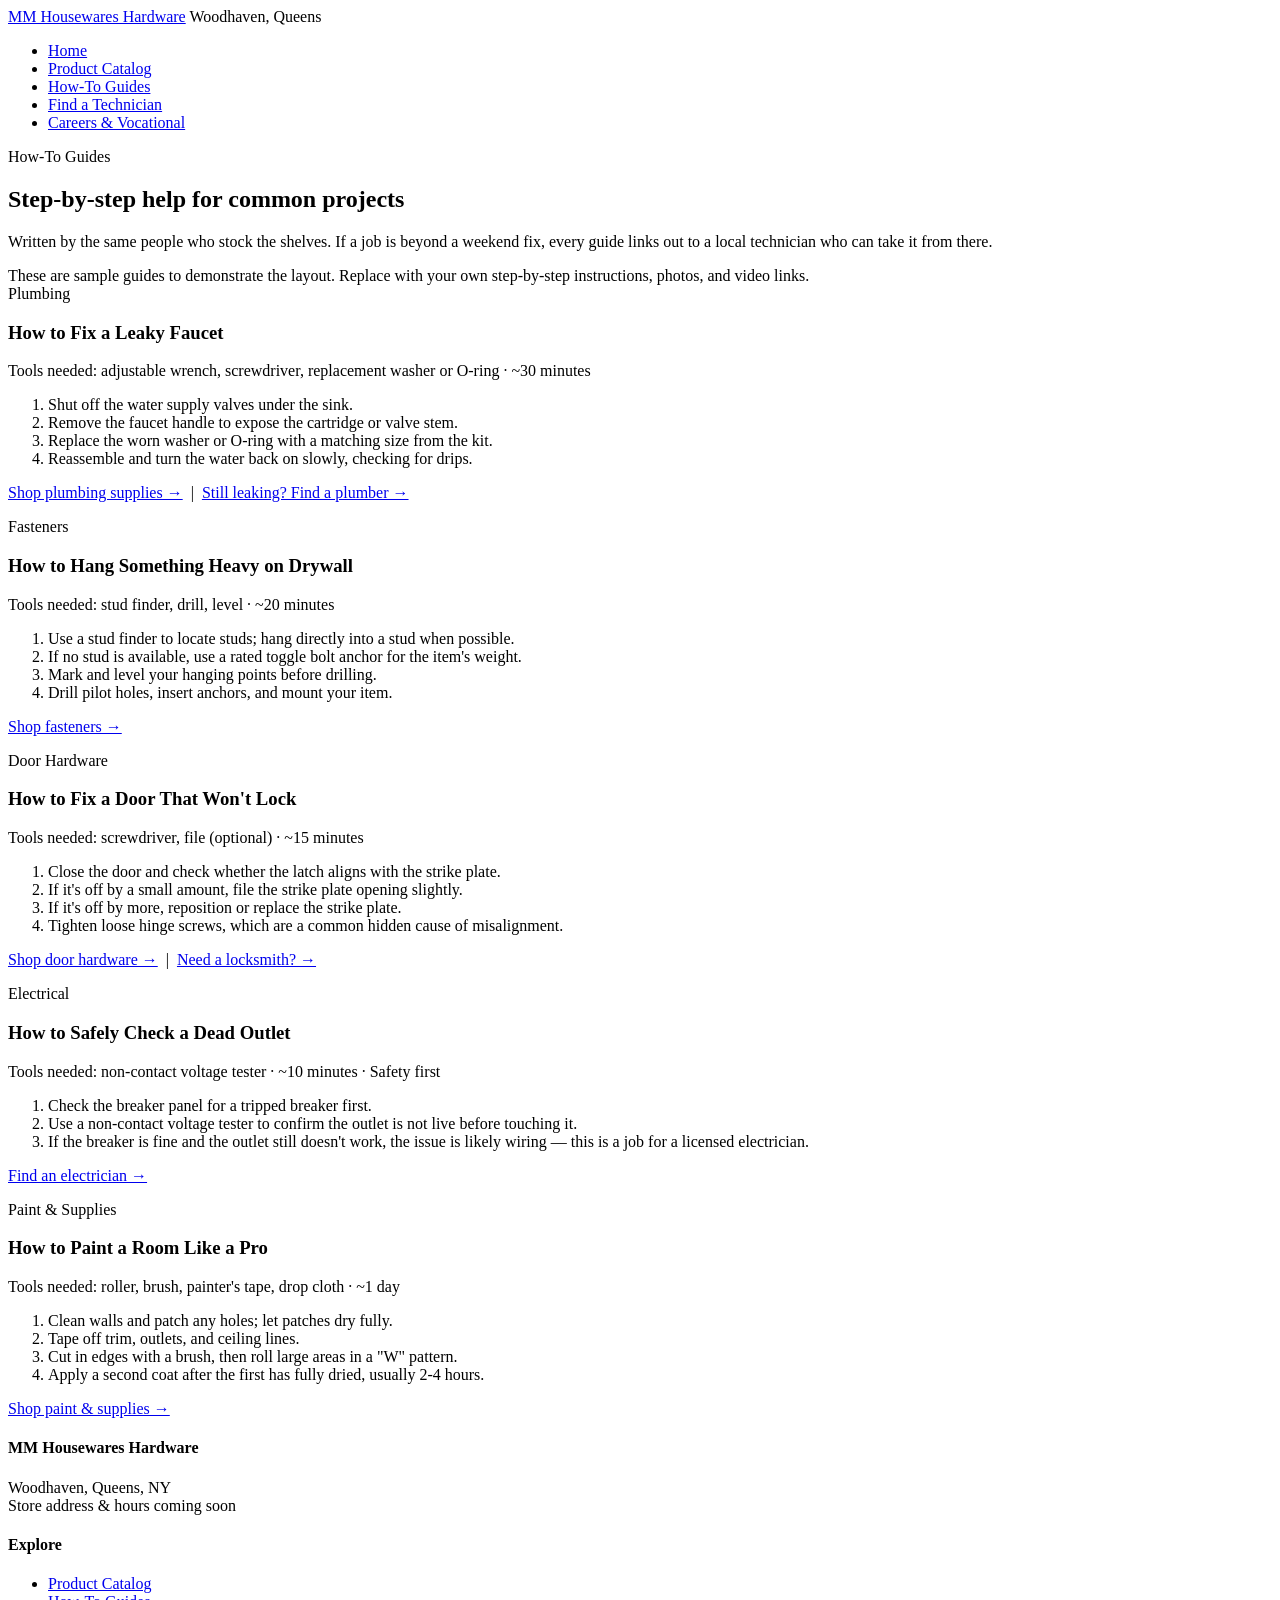
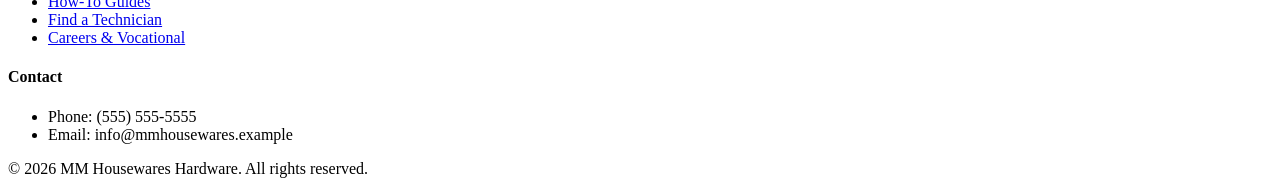
==== guides.html @ ff9e0b94 "Rename Guides to guides.html" ====
<!DOCTYPE html>
<html lang="en">
<head>
<meta charset="UTF-8">
<meta name="viewport" content="width=device-width, initial-scale=1.0">
<title>How-To Guides | MM Housewares Hardware</title>
<meta name="description" content="Step-by-step how-to guides from MM Housewares Hardware for common home repair projects.">
<link rel="stylesheet" href="css/style.css">
</head>
<body>

<header class="site-header">
  <div class="container">
    <div class="logo">
      <a href="index.html">MM Housewares Hardware</a>
      <span>Woodhaven, Queens</span>
    </div>
    <nav>
      <ul>
        <li><a href="index.html">Home</a></li>
        <li><a href="catalog.html">Product Catalog</a></li>
        <li><a href="guides.html" class="active">How-To Guides</a></li>
        <li><a href="technicians.html">Find a Technician</a></li>
        <li><a href="careers.html">Careers &amp; Vocational</a></li>
      </ul>
    </nav>
  </div>
</header>

<section class="hero">
  <div class="container">
    <span class="tagline">How-To Guides</span>
    <h1>Step-by-step help for common projects</h1>
    <p>Written by the same people who stock the shelves. If a job is beyond a weekend fix, every guide links out to a local technician who can take it from there.</p>
  </div>
</section>

<section class="section">
  <div class="container">
    <div class="placeholder-note">
      These are sample guides to demonstrate the layout. Replace with your own step-by-step instructions, photos, and video links.
    </div>

    <div class="directory-list">

      <div class="directory-item" id="faucet-leak" style="display:block;">
        <span class="tag">Plumbing</span>
        <h3>How to Fix a Leaky Faucet</h3>
        <p class="meta">Tools needed: adjustable wrench, screwdriver, replacement washer or O-ring &middot; ~30 minutes</p>
        <ol>
          <li>Shut off the water supply valves under the sink.</li>
          <li>Remove the faucet handle to expose the cartridge or valve stem.</li>
          <li>Replace the worn washer or O-ring with a matching size from the kit.</li>
          <li>Reassemble and turn the water back on slowly, checking for drips.</li>
        </ol>
        <p><a href="catalog.html">Shop plumbing supplies &rarr;</a> &nbsp;|&nbsp; <a href="technicians.html#plumbing">Still leaking? Find a plumber &rarr;</a></p>
      </div>

      <div class="directory-item" id="hanging-heavy" style="display:block;">
        <span class="tag">Fasteners</span>
        <h3>How to Hang Something Heavy on Drywall</h3>
        <p class="meta">Tools needed: stud finder, drill, level &middot; ~20 minutes</p>
        <ol>
          <li>Use a stud finder to locate studs; hang directly into a stud when possible.</li>
          <li>If no stud is available, use a rated toggle bolt anchor for the item's weight.</li>
          <li>Mark and level your hanging points before drilling.</li>
          <li>Drill pilot holes, insert anchors, and mount your item.</li>
        </ol>
        <p><a href="catalog.html">Shop fasteners &rarr;</a></p>
      </div>

      <div class="directory-item" id="door-lock" style="display:block;">
        <span class="tag">Door Hardware</span>
        <h3>How to Fix a Door That Won't Lock</h3>
        <p class="meta">Tools needed: screwdriver, file (optional) &middot; ~15 minutes</p>
        <ol>
          <li>Close the door and check whether the latch aligns with the strike plate.</li>
          <li>If it's off by a small amount, file the strike plate opening slightly.</li>
          <li>If it's off by more, reposition or replace the strike plate.</li>
          <li>Tighten loose hinge screws, which are a common hidden cause of misalignment.</li>
        </ol>
        <p><a href="catalog.html">Shop door hardware &rarr;</a> &nbsp;|&nbsp; <a href="technicians.html#locksmith">Need a locksmith? &rarr;</a></p>
      </div>

      <div class="directory-item" id="outlet" style="display:block;">
        <span class="tag">Electrical</span>
        <h3>How to Safely Check a Dead Outlet</h3>
        <p class="meta">Tools needed: non-contact voltage tester &middot; ~10 minutes &middot; Safety first</p>
        <ol>
          <li>Check the breaker panel for a tripped breaker first.</li>
          <li>Use a non-contact voltage tester to confirm the outlet is not live before touching it.</li>
          <li>If the breaker is fine and the outlet still doesn't work, the issue is likely wiring — this is a job for a licensed electrician.</li>
        </ol>
        <p><a href="technicians.html#electrical">Find an electrician &rarr;</a></p>
      </div>

      <div class="directory-item" id="painting" style="display:block;">
        <span class="tag">Paint &amp; Supplies</span>
        <h3>How to Paint a Room Like a Pro</h3>
        <p class="meta">Tools needed: roller, brush, painter's tape, drop cloth &middot; ~1 day</p>
        <ol>
          <li>Clean walls and patch any holes; let patches dry fully.</li>
          <li>Tape off trim, outlets, and ceiling lines.</li>
          <li>Cut in edges with a brush, then roll large areas in a &quot;W&quot; pattern.</li>
          <li>Apply a second coat after the first has fully dried, usually 2-4 hours.</li>
        </ol>
        <p><a href="catalog.html">Shop paint &amp; supplies &rarr;</a></p>
      </div>

    </div>
  </div>
</section>

<footer class="site-footer">
  <div class="container">
    <div class="footer-grid">
      <div>
        <h4>MM Housewares Hardware</h4>
        <p>Woodhaven, Queens, NY<br>Store address &amp; hours coming soon</p>
      </div>
      <div>
        <h4>Explore</h4>
        <ul>
          <li><a href="catalog.html">Product Catalog</a></li>
          <li><a href="guides.html">How-To Guides</a></li>
          <li><a href="technicians.html">Find a Technician</a></li>
          <li><a href="careers.html">Careers &amp; Vocational</a></li>
        </ul>
      </div>
      <div>
        <h4>Contact</h4>
        <ul>
          <li>Phone: (555) 555-5555</li>
          <li>Email: info@mmhousewares.example</li>
        </ul>
      </div>
    </div>
    <div class="footer-bottom">
      &copy; 2026 MM Housewares Hardware. All rights reserved.
    </div>
  </div>
</footer>

</body>
</html>
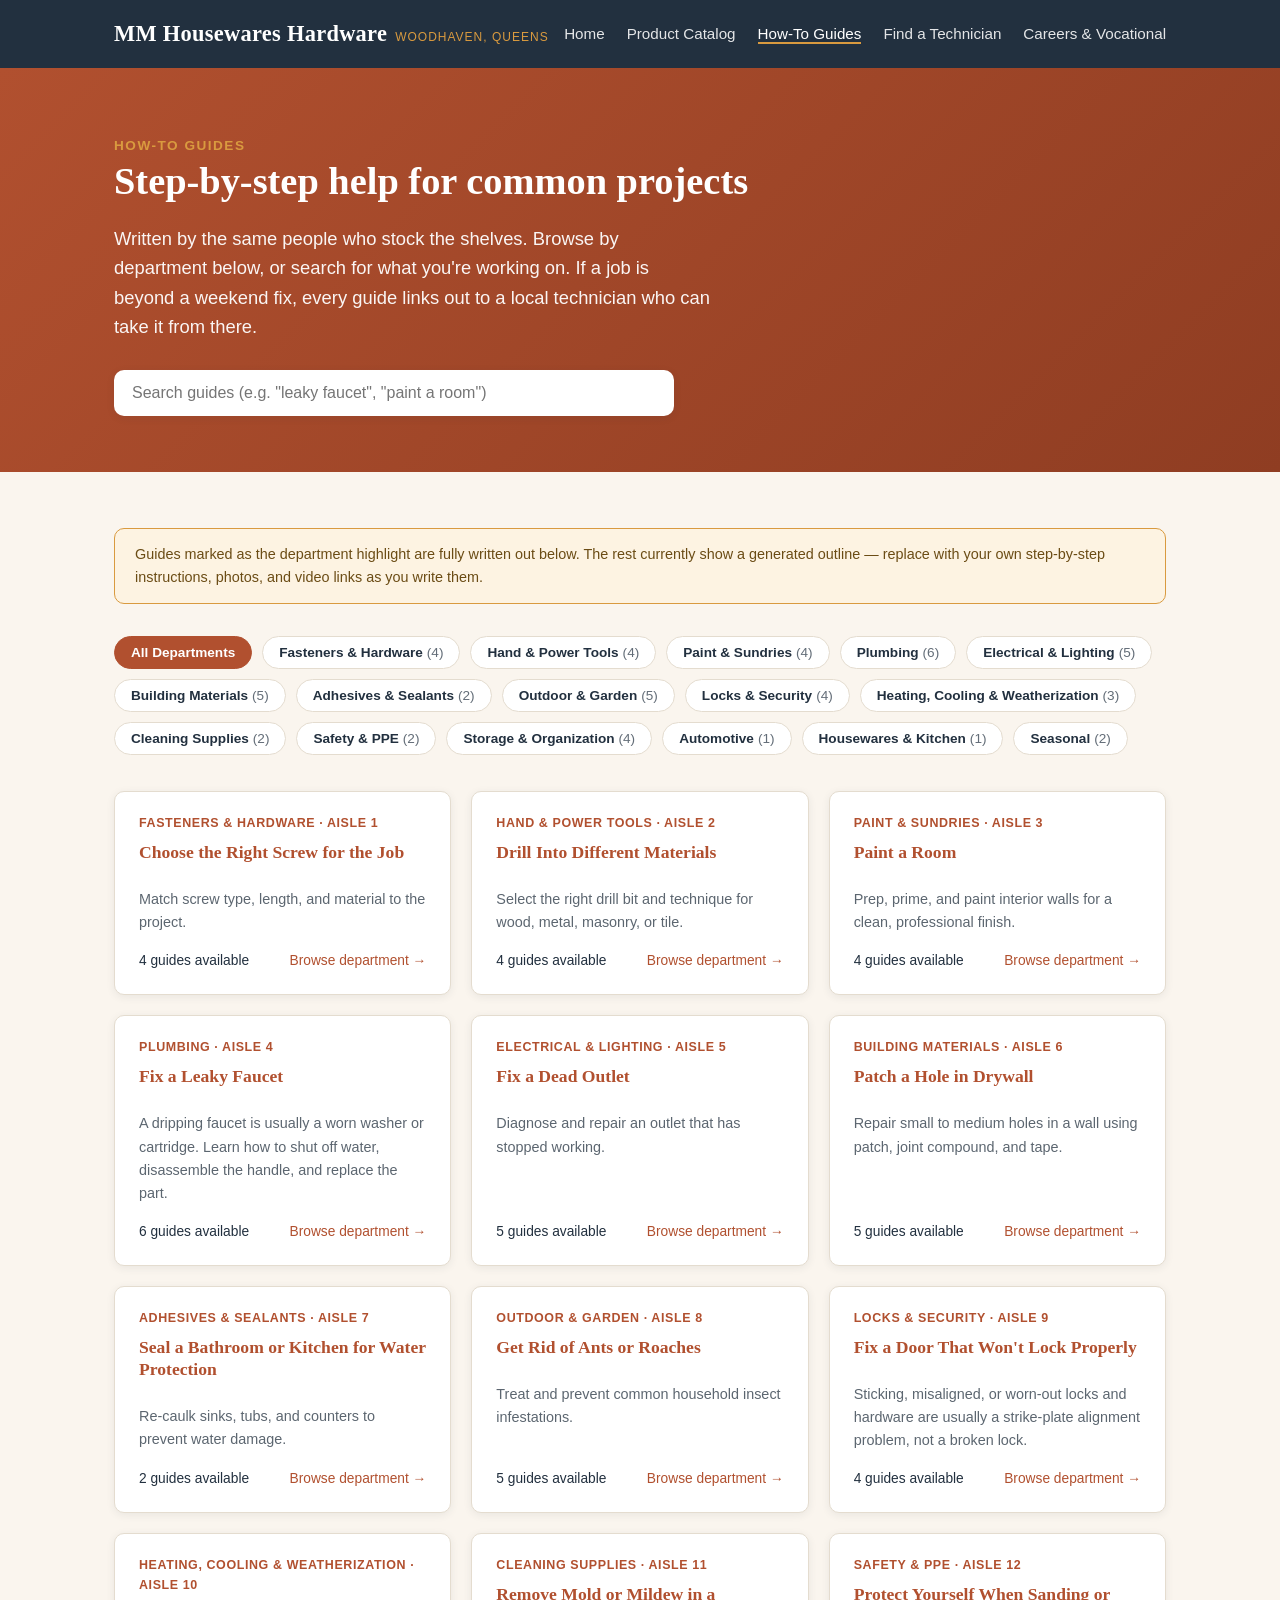
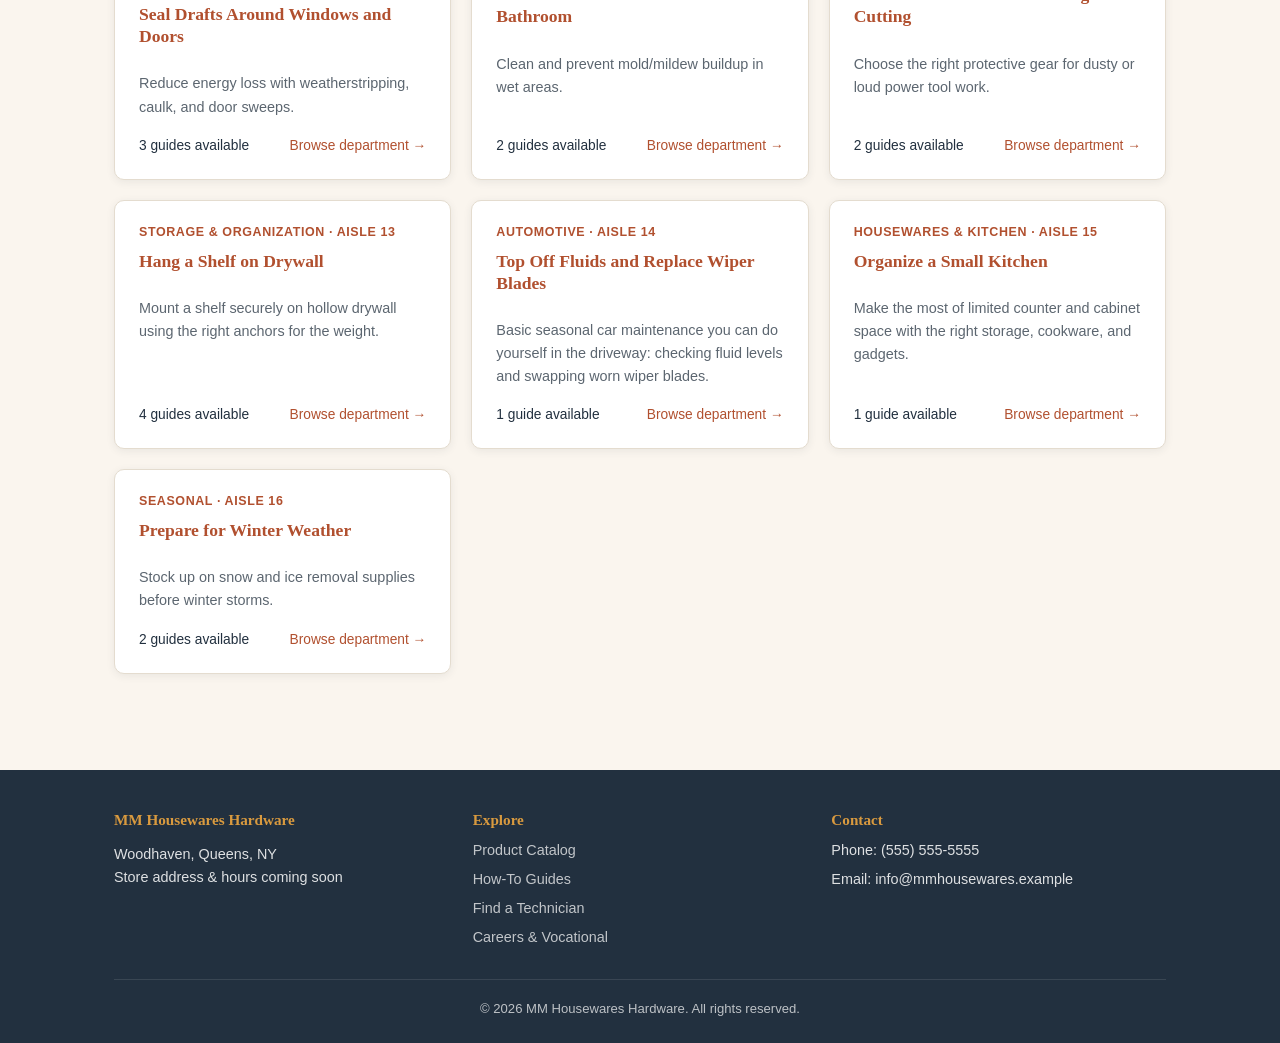
==== commit c403c3f1: "Redesign How-To Guides as a department-driven page + fully wire in taxonomy/problems/search data - g" ====
--- a/guides.html
+++ b/guides.html
@@ -4,7 +4,7 @@
 <meta charset="UTF-8">
 <meta name="viewport" content="width=device-width, initial-scale=1.0">
 <title>How-To Guides | MM Housewares Hardware</title>
-<meta name="description" content="Step-by-step how-to guides from MM Housewares Hardware for common home repair projects.">
+<meta name="description" content="Step-by-step how-to guides from MM Housewares Hardware for common home repair projects, organized by department.">
 <link rel="stylesheet" href="css/style.css">
 </head>
 <body>
@@ -31,82 +31,33 @@
   <div class="container">
     <span class="tagline">How-To Guides</span>
     <h1>Step-by-step help for common projects</h1>
-    <p>Written by the same people who stock the shelves. If a job is beyond a weekend fix, every guide links out to a local technician who can take it from there.</p>
+    <p>Written by the same people who stock the shelves. Browse by department below, or search for what you're working on. If a job is beyond a weekend fix, every guide links out to a local technician who can take it from there.</p>
+
+    <div class="search-widget" data-guides-search-wrap>
+      <label for="guides-search" class="visually-hidden">Search how-to guides</label>
+      <input
+        type="text"
+        id="guides-search"
+        class="search-input"
+        data-guides-search
+        autocomplete="off"
+        placeholder="Search guides (e.g. &quot;leaky faucet&quot;, &quot;paint a room&quot;)"
+        aria-label="Search how-to guides">
+      <div class="search-results" data-guides-search-results hidden></div>
+    </div>
   </div>
 </section>
 
 <section class="section">
   <div class="container">
     <div class="placeholder-note">
-      These are sample guides to demonstrate the layout. Replace with your own step-by-step instructions, photos, and video links.
+      Guides marked as the department highlight are fully written out below. The rest currently show a generated outline — replace with your own step-by-step instructions, photos, and video links as you write them.
     </div>
 
-    <div class="directory-list">
+    <div id="dept-filter" class="dept-filter" role="tablist" aria-label="Filter guides by department"></div>
 
-      <div class="directory-item" id="faucet-leak" style="display:block;">
-        <span class="tag">Plumbing</span>
-        <h3>How to Fix a Leaky Faucet</h3>
-        <p class="meta">Tools needed: adjustable wrench, screwdriver, replacement washer or O-ring &middot; ~30 minutes</p>
-        <ol>
-          <li>Shut off the water supply valves under the sink.</li>
-          <li>Remove the faucet handle to expose the cartridge or valve stem.</li>
-          <li>Replace the worn washer or O-ring with a matching size from the kit.</li>
-          <li>Reassemble and turn the water back on slowly, checking for drips.</li>
-        </ol>
-        <p><a href="catalog.html">Shop plumbing supplies &rarr;</a> &nbsp;|&nbsp; <a href="technicians.html#plumbing">Still leaking? Find a plumber &rarr;</a></p>
-      </div>
-
-      <div class="directory-item" id="hanging-heavy" style="display:block;">
-        <span class="tag">Fasteners</span>
-        <h3>How to Hang Something Heavy on Drywall</h3>
-        <p class="meta">Tools needed: stud finder, drill, level &middot; ~20 minutes</p>
-        <ol>
-          <li>Use a stud finder to locate studs; hang directly into a stud when possible.</li>
-          <li>If no stud is available, use a rated toggle bolt anchor for the item's weight.</li>
-          <li>Mark and level your hanging points before drilling.</li>
-          <li>Drill pilot holes, insert anchors, and mount your item.</li>
-        </ol>
-        <p><a href="catalog.html">Shop fasteners &rarr;</a></p>
-      </div>
-
-      <div class="directory-item" id="door-lock" style="display:block;">
-        <span class="tag">Door Hardware</span>
-        <h3>How to Fix a Door That Won't Lock</h3>
-        <p class="meta">Tools needed: screwdriver, file (optional) &middot; ~15 minutes</p>
-        <ol>
-          <li>Close the door and check whether the latch aligns with the strike plate.</li>
-          <li>If it's off by a small amount, file the strike plate opening slightly.</li>
-          <li>If it's off by more, reposition or replace the strike plate.</li>
-          <li>Tighten loose hinge screws, which are a common hidden cause of misalignment.</li>
-        </ol>
-        <p><a href="catalog.html">Shop door hardware &rarr;</a> &nbsp;|&nbsp; <a href="technicians.html#locksmith">Need a locksmith? &rarr;</a></p>
-      </div>
-
-      <div class="directory-item" id="outlet" style="display:block;">
-        <span class="tag">Electrical</span>
-        <h3>How to Safely Check a Dead Outlet</h3>
-        <p class="meta">Tools needed: non-contact voltage tester &middot; ~10 minutes &middot; Safety first</p>
-        <ol>
-          <li>Check the breaker panel for a tripped breaker first.</li>
-          <li>Use a non-contact voltage tester to confirm the outlet is not live before touching it.</li>
-          <li>If the breaker is fine and the outlet still doesn't work, the issue is likely wiring — this is a job for a licensed electrician.</li>
-        </ol>
-        <p><a href="technicians.html#electrical">Find an electrician &rarr;</a></p>
-      </div>
-
-      <div class="directory-item" id="painting" style="display:block;">
-        <span class="tag">Paint &amp; Supplies</span>
-        <h3>How to Paint a Room Like a Pro</h3>
-        <p class="meta">Tools needed: roller, brush, painter's tape, drop cloth &middot; ~1 day</p>
-        <ol>
-          <li>Clean walls and patch any holes; let patches dry fully.</li>
-          <li>Tape off trim, outlets, and ceiling lines.</li>
-          <li>Cut in edges with a brush, then roll large areas in a &quot;W&quot; pattern.</li>
-          <li>Apply a second coat after the first has fully dried, usually 2-4 hours.</li>
-        </ol>
-        <p><a href="catalog.html">Shop paint &amp; supplies &rarr;</a></p>
-      </div>
-
+    <div id="guides-output">
+      <p class="detail-loading">Loading guides&hellip;</p>
     </div>
   </div>
 </section>
@@ -141,5 +92,6 @@
   </div>
 </footer>
 
+<script src="js/guides.js" defer></script>
 </body>
 </html>
--- a/css/style.css
+++ b/css/style.css
@@ -0,0 +1,539 @@
+/* MM Housewares Hardware — shared styles */
+
+:root {
+  --brick: #b1502f;
+  --brick-dark: #8f3d22;
+  --navy: #22303f;
+  --cream: #faf5ee;
+  --gold: #d99a3f;
+  --gray: #5c6670;
+  --border: #e4dccf;
+  --white: #ffffff;
+  --radius: 10px;
+  --shadow: 0 2px 8px rgba(34, 48, 63, 0.08);
+}
+
+* { box-sizing: border-box; }
+
+body {
+  margin: 0;
+  font-family: -apple-system, BlinkMacSystemFont, "Segoe UI", Helvetica, Arial, sans-serif;
+  background: var(--cream);
+  color: var(--navy);
+  line-height: 1.6;
+}
+
+h1, h2, h3, h4 {
+  font-family: Georgia, "Times New Roman", serif;
+  margin-top: 0;
+  line-height: 1.25;
+}
+
+a { color: var(--brick); text-decoration: none; }
+a:hover { text-decoration: underline; }
+
+img { max-width: 100%; display: block; }
+
+.container {
+  max-width: 1100px;
+  margin: 0 auto;
+  padding: 0 24px;
+}
+
+/* Header */
+.site-header {
+  background: var(--navy);
+  color: var(--white);
+  position: sticky;
+  top: 0;
+  z-index: 10;
+}
+
+.site-header .container {
+  display: flex;
+  align-items: center;
+  justify-content: space-between;
+  padding-top: 16px;
+  padding-bottom: 16px;
+  flex-wrap: wrap;
+  gap: 12px;
+}
+
+.logo {
+  display: flex;
+  align-items: baseline;
+  gap: 8px;
+}
+
+.logo a {
+  color: var(--white);
+  font-family: Georgia, serif;
+  font-size: 1.4rem;
+  font-weight: bold;
+  text-decoration: none;
+  letter-spacing: 0.3px;
+}
+
+.logo span {
+  color: var(--gold);
+  font-size: 0.75rem;
+  font-family: -apple-system, sans-serif;
+  text-transform: uppercase;
+  letter-spacing: 1px;
+}
+
+.site-header nav ul {
+  list-style: none;
+  display: flex;
+  gap: 22px;
+  margin: 0;
+  padding: 0;
+  flex-wrap: wrap;
+}
+
+.site-header nav a {
+  color: var(--white);
+  font-size: 0.95rem;
+  opacity: 0.88;
+}
+
+.site-header nav a:hover,
+.site-header nav a.active {
+  opacity: 1;
+  text-decoration: none;
+  border-bottom: 2px solid var(--gold);
+}
+
+/* Hero */
+.hero {
+  background: linear-gradient(135deg, var(--brick) 0%, var(--brick-dark) 100%);
+  color: var(--white);
+  padding: 64px 0 56px;
+}
+
+.hero h1 {
+  font-size: 2.4rem;
+  margin-bottom: 12px;
+}
+
+.hero p {
+  font-size: 1.15rem;
+  max-width: 600px;
+  opacity: 0.95;
+}
+
+.hero .tagline {
+  color: var(--gold);
+  text-transform: uppercase;
+  letter-spacing: 1.5px;
+  font-size: 0.85rem;
+  font-weight: bold;
+  margin-bottom: 8px;
+}
+
+.hero-buttons {
+  margin-top: 24px;
+  display: flex;
+  gap: 14px;
+  flex-wrap: wrap;
+}
+
+.btn {
+  display: inline-block;
+  padding: 12px 24px;
+  border-radius: var(--radius);
+  font-weight: bold;
+  font-size: 0.95rem;
+  cursor: pointer;
+  border: 2px solid transparent;
+}
+
+.btn-primary {
+  background: var(--gold);
+  color: var(--navy);
+}
+.btn-primary:hover { background: #c78a30; text-decoration: none; }
+
+.btn-outline {
+  background: transparent;
+  border-color: var(--white);
+  color: var(--white);
+}
+.btn-outline:hover { background: rgba(255,255,255,0.12); text-decoration: none; }
+
+/* Sections */
+.section {
+  padding: 56px 0;
+}
+
+.section-intro {
+  max-width: 680px;
+  margin-bottom: 36px;
+}
+
+.section-intro .eyebrow {
+  color: var(--brick);
+  text-transform: uppercase;
+  font-size: 0.8rem;
+  font-weight: bold;
+  letter-spacing: 1px;
+  margin-bottom: 6px;
+  display: block;
+}
+
+/* Card grid */
+.card-grid {
+  display: grid;
+  grid-template-columns: repeat(auto-fit, minmax(240px, 1fr));
+  gap: 22px;
+}
+
+.card {
+  background: var(--white);
+  border: 1px solid var(--border);
+  border-radius: var(--radius);
+  padding: 24px;
+  box-shadow: var(--shadow);
+}
+
+.card h3 {
+  font-size: 1.15rem;
+  margin-bottom: 8px;
+}
+
+.card p {
+  color: var(--gray);
+  font-size: 0.95rem;
+  margin-bottom: 14px;
+}
+
+.card .icon {
+  font-size: 1.8rem;
+  margin-bottom: 10px;
+  display: block;
+}
+
+.card .card-link {
+  font-weight: bold;
+  font-size: 0.9rem;
+}
+
+/* Alt background section */
+.section-alt {
+  background: var(--white);
+  border-top: 1px solid var(--border);
+  border-bottom: 1px solid var(--border);
+}
+
+/* Badges / tags */
+.tag {
+  display: inline-block;
+  background: rgba(177, 80, 47, 0.1);
+  color: var(--brick-dark);
+  font-size: 0.78rem;
+  font-weight: bold;
+  padding: 3px 10px;
+  border-radius: 100px;
+  margin-bottom: 10px;
+}
+
+/* Lists for directories */
+.directory-list {
+  display: flex;
+  flex-direction: column;
+  gap: 16px;
+}
+
+.directory-item {
+  background: var(--white);
+  border: 1px solid var(--border);
+  border-radius: var(--radius);
+  padding: 20px 24px;
+  box-shadow: var(--shadow);
+  display: flex;
+  justify-content: space-between;
+  align-items: flex-start;
+  gap: 16px;
+  flex-wrap: wrap;
+}
+
+.directory-item h3 {
+  font-size: 1.05rem;
+  margin-bottom: 4px;
+}
+
+.directory-item .meta {
+  color: var(--gray);
+  font-size: 0.88rem;
+}
+
+.directory-item .contact {
+  text-align: right;
+  font-size: 0.9rem;
+  min-width: 160px;
+}
+
+/* Placeholder note banner */
+.placeholder-note {
+  background: #fdf3e2;
+  border: 1px solid var(--gold);
+  color: #6b4c15;
+  border-radius: var(--radius);
+  padding: 14px 20px;
+  font-size: 0.9rem;
+  margin-bottom: 32px;
+}
+
+/* Footer */
+.site-footer {
+  background: var(--navy);
+  color: var(--white);
+  padding: 40px 0 24px;
+  margin-top: 40px;
+}
+
+.footer-grid {
+  display: grid;
+  grid-template-columns: repeat(auto-fit, minmax(200px, 1fr));
+  gap: 24px;
+  margin-bottom: 24px;
+}
+
+.footer-grid h4 {
+  color: var(--gold);
+  font-size: 0.95rem;
+  margin-bottom: 10px;
+}
+
+.site-footer a {
+  color: var(--white);
+  opacity: 0.85;
+}
+
+.site-footer p, .site-footer li {
+  font-size: 0.9rem;
+  opacity: 0.85;
+}
+
+.site-footer ul {
+  list-style: none;
+  padding: 0;
+  margin: 0;
+}
+
+.site-footer li {
+  margin-bottom: 6px;
+}
+
+.footer-bottom {
+  border-top: 1px solid rgba(255,255,255,0.15);
+  padding-top: 18px;
+  font-size: 0.82rem;
+  opacity: 0.7;
+  text-align: center;
+}
+
+@media (max-width: 640px) {
+  .hero h1 { font-size: 1.8rem; }
+  .site-header .container { flex-direction: column; align-items: flex-start; }
+}
+
+/* ===== Catalog search widget ===== */
+.search-widget {
+  position: relative;
+  max-width: 560px;
+  margin-top: 28px;
+}
+
+.search-input {
+  width: 100%;
+  box-sizing: border-box;
+  padding: 14px 18px;
+  font-size: 1rem;
+  border: none;
+  border-radius: var(--radius);
+  box-shadow: var(--shadow);
+  font-family: inherit;
+}
+
+.search-input:focus {
+  outline: 3px solid var(--gold);
+  outline-offset: 1px;
+}
+
+.search-results {
+  position: absolute;
+  top: 100%;
+  left: 0;
+  right: 0;
+  margin-top: 8px;
+  background: var(--white);
+  border-radius: var(--radius);
+  box-shadow: 0 8px 24px rgba(34, 48, 63, 0.22);
+  overflow-y: auto;
+  max-height: 420px;
+  z-index: 20;
+  text-align: left;
+}
+
+.search-result {
+  display: flex;
+  align-items: flex-start;
+  gap: 10px;
+  padding: 12px 16px;
+  border-bottom: 1px solid var(--border);
+  text-decoration: none;
+  color: var(--navy);
+}
+
+.search-result:last-child { border-bottom: none; }
+
+.search-result:hover,
+.search-result.is-active {
+  background: var(--cream);
+  text-decoration: none;
+}
+
+.search-badge {
+  flex-shrink: 0;
+  font-size: 0.68rem;
+  font-weight: bold;
+  text-transform: uppercase;
+  letter-spacing: 0.5px;
+  padding: 3px 8px;
+  border-radius: 100px;
+  margin-top: 2px;
+  white-space: nowrap;
+}
+
+.search-badge-product { background: rgba(177, 80, 47, 0.12); color: var(--brick-dark); }
+.search-badge-problem { background: rgba(217, 154, 63, 0.28); color: #7a5417; }
+
+.search-result-text { display: flex; flex-direction: column; gap: 2px; }
+.search-result-label { font-weight: 600; font-size: 0.95rem; }
+.search-result-subtitle { font-size: 0.8rem; color: var(--gray); }
+
+.search-empty {
+  padding: 14px 16px;
+  font-size: 0.88rem;
+  color: var(--gray);
+}
+
+/* ===== Detail pages (product.html / guide.html) ===== */
+.detail-header .tag { margin-bottom: 14px; }
+.detail-specs {
+  background: var(--white);
+  border: 1px solid var(--border);
+  border-radius: var(--radius);
+  padding: 20px 24px;
+  box-shadow: var(--shadow);
+  margin-top: 24px;
+}
+.detail-specs dl { display: grid; grid-template-columns: 160px 1fr; gap: 8px 16px; margin: 0; }
+.detail-specs dt { color: var(--gray); font-size: 0.88rem; }
+.detail-specs dd { margin: 0; font-size: 0.92rem; }
+.detail-loading, .detail-error { color: var(--gray); padding: 24px 0; }
+
+.visually-hidden {
+  position: absolute;
+  width: 1px; height: 1px;
+  padding: 0; margin: -1px;
+  overflow: hidden;
+  clip: rect(0,0,0,0);
+  white-space: nowrap;
+  border: 0;
+}
+
+/* ===== Guides page: department filter + highlights ===== */
+.dept-filter {
+  display: flex;
+  flex-wrap: wrap;
+  gap: 10px;
+  margin-bottom: 36px;
+}
+
+.dept-btn {
+  font-family: inherit;
+  font-size: 0.85rem;
+  font-weight: 600;
+  padding: 8px 16px;
+  border-radius: 100px;
+  border: 1px solid var(--border);
+  background: var(--white);
+  color: var(--navy);
+  cursor: pointer;
+}
+
+.dept-btn:hover { border-color: var(--brick); color: var(--brick); }
+
+.dept-btn.is-active {
+  background: var(--brick);
+  border-color: var(--brick);
+  color: var(--white);
+}
+
+.dept-btn .count {
+  opacity: 0.7;
+  font-weight: normal;
+  margin-left: 4px;
+}
+
+.guide-highlight {
+  background: var(--white);
+  border: 1px solid var(--border);
+  border-left: 5px solid var(--gold);
+  border-radius: var(--radius);
+  box-shadow: var(--shadow);
+  padding: 28px 30px;
+  margin-bottom: 12px;
+  cursor: pointer;
+  text-decoration: none;
+  color: var(--navy);
+  display: block;
+}
+
+.guide-highlight:hover { text-decoration: none; box-shadow: 0 4px 14px rgba(34,48,63,0.14); }
+
+.guide-highlight .featured-label {
+  color: var(--brick-dark);
+  text-transform: uppercase;
+  font-size: 0.72rem;
+  font-weight: bold;
+  letter-spacing: 0.6px;
+  display: block;
+  margin-bottom: 8px;
+}
+
+.guide-highlight h3 { font-size: 1.3rem; margin-bottom: 8px; }
+.guide-highlight p { color: var(--gray); margin-bottom: 0; }
+
+.dept-highlight-grid {
+  display: grid;
+  grid-template-columns: repeat(auto-fit, minmax(280px, 1fr));
+  gap: 20px;
+}
+
+.dept-card {
+  background: var(--white);
+  border: 1px solid var(--border);
+  border-radius: var(--radius);
+  box-shadow: var(--shadow);
+  padding: 22px 24px;
+  display: flex;
+  flex-direction: column;
+  gap: 6px;
+}
+
+.dept-card .dept-name {
+  color: var(--brick);
+  font-size: 0.78rem;
+  font-weight: bold;
+  text-transform: uppercase;
+  letter-spacing: 0.6px;
+}
+
+.dept-card h3 { font-size: 1.1rem; margin: 2px 0 4px; }
+.dept-card p { color: var(--gray); font-size: 0.9rem; margin-bottom: 10px; }
+.dept-card .dept-card-links { display: flex; justify-content: space-between; align-items: center; font-size: 0.86rem; margin-top: auto; }
+
+.guides-back-link { margin-bottom: 20px; display: inline-block; }
